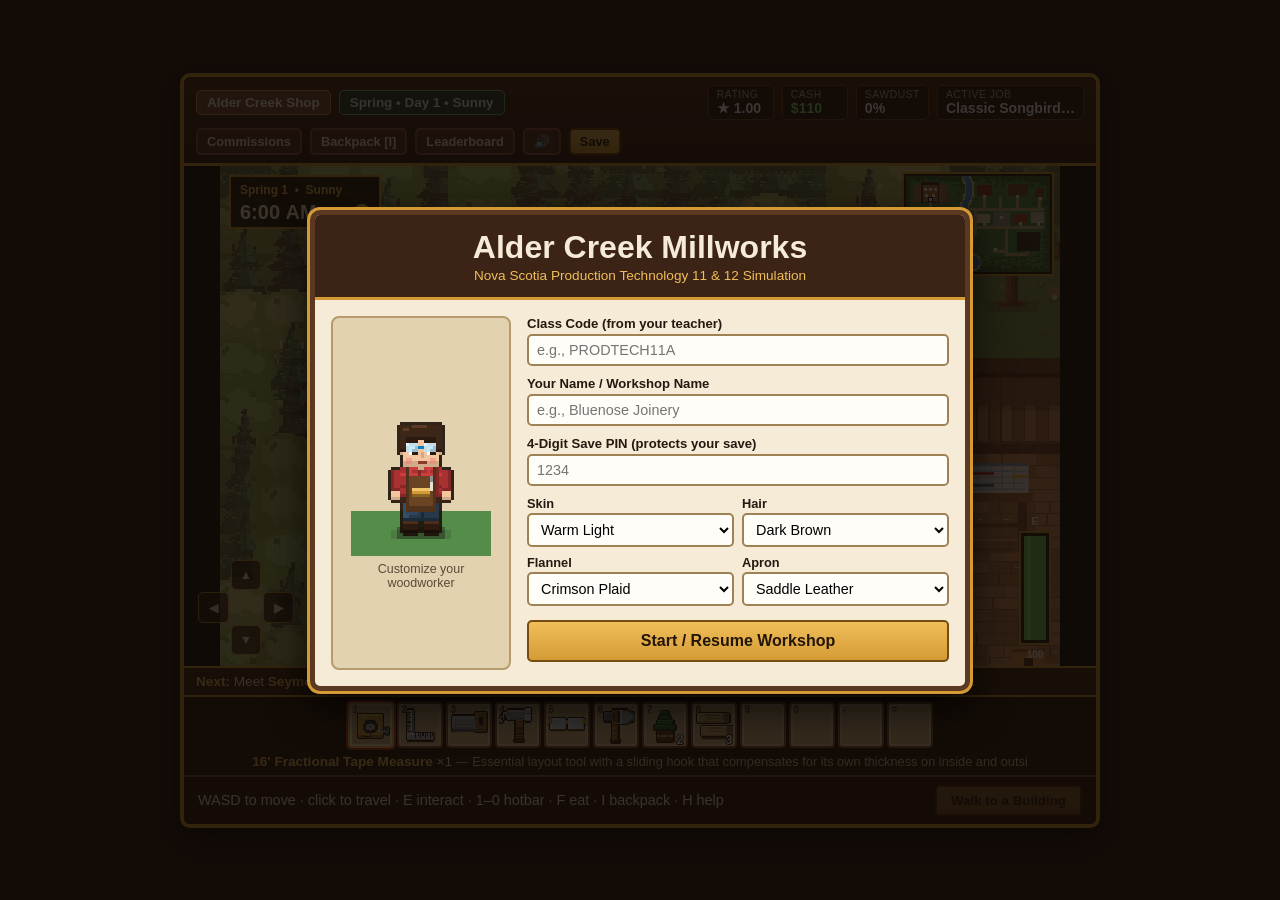
==== index.html @ f8a505db "Add files via upload" ====
<!DOCTYPE html>
<html lang="en">
<head>
  <meta charset="UTF-8" />
  <meta name="viewport" content="width=device-width, initial-scale=1.0" />
  <title>Alder Creek Millworks — Production Tech 11 & 12</title>
  <link rel="stylesheet" href="style.css?v=21" />
</head>
<body>
  <div id="app-shell">
    <!-- Top HUD -->
    <header id="top-hud">
      <div class="hud-group">
        <span class="badge badge-wood" id="hud-shop-name">Alder Creek Shop</span>
        <span class="badge badge-season" id="hud-season">Spring • Day 1 • Sunny</span>
      </div>
      <div class="hud-group">
        <div class="hud-stat" title="Shop Reputation Rating">
          <span class="stat-label">Rating</span>
          <span class="stat-val" id="hud-stars">★ 1.00</span>
        </div>
        <div class="hud-stat" title="Available Business Cash">
          <span class="stat-label">Cash</span>
          <span class="stat-val cash-val" id="hud-cash">$110</span>
        </div>
        <div class="hud-stat" title="Sawdust Fire Hazard Level">
          <span class="stat-label">Sawdust</span>
          <span class="stat-val" id="hud-sawdust">0%</span>
        </div>
        <div class="hud-stat" title="Active Customer Commission">
          <span class="stat-label">Active Job</span>
          <span class="stat-val" id="hud-job">Songbird House</span>
        </div>
      </div>
      <div class="hud-group hud-actions">
        <button class="btn-wood btn-sm" id="btn-story">Commissions</button>
        <button class="btn-wood btn-sm" id="btn-inventory">Backpack [I]</button>
        <button class="btn-wood btn-sm" id="btn-leaderboard">Leaderboard</button>
        <button class="btn-wood btn-sm" id="btn-sound" title="Sound on / off">🔊</button>
        <button class="btn-brass btn-sm" id="btn-save">Save</button>
      </div>
    </header>

    <!-- Main Game Viewport -->
    <main id="viewport-wrap">
      <canvas id="game-canvas" width="840" height="500" tabindex="0"></canvas>

      <!-- Compact On-Screen D-Pad (Bottom-Left Backup) -->
      <div id="dpad-controls" aria-label="Movement Controls">
        <button type="button" class="dpad-btn dpad-up" data-dir="up" aria-label="Move Up">▲</button>
        <button type="button" class="dpad-btn dpad-left" data-dir="left" aria-label="Move Left">◀</button>
        <button type="button" class="dpad-btn dpad-down" data-dir="down" aria-label="Move Down">▼</button>
        <button type="button" class="dpad-btn dpad-right" data-dir="right" aria-label="Move Right">▶</button>
      </div>

      <!-- Current objective (tutorial / story) -->
      <div id="objective-bar" class="hidden"></div>

      <!-- Plant bar: pick a sapling, then click any open grass -->
      <div id="hotbar-wrap"><div id="hotbar" aria-label="Hotbar"></div><div id="info-bar"></div></div>

      <!-- Bottom Interaction Prompt -->
      <div id="interaction-banner">
        <span id="station-hint">Walk with WASD / Arrow Keys, use the D-Pad, or click anywhere to move.</span>
        <button class="btn-brass" id="btn-interact" disabled>Walk to a Building</button>
      </div>
    </main>

    <!-- Toast Notifications -->
    <div id="toast-container"></div>

    <!-- Reusable Modal Dialog -->
    <div id="modal-overlay" class="hidden">
      <div id="modal-box" class="timber-panel">
        <div class="modal-header">
          <h2 id="modal-title">Station</h2>
          <button class="btn-close" id="modal-close" aria-label="Close">✕</button>
        </div>
        <div id="modal-body"></div>
      </div>
    </div>

    <!-- Start / Character Creator & Class Login Modal -->
    <div id="creator-modal">
      <div class="timber-panel creator-panel">
        <div class="creator-header">
          <h1>Alder Creek Millworks</h1>
          <p class="subtitle">Nova Scotia Production Technology 11 & 12 Simulation</p>
        </div>

        <div class="creator-grid">
          <div class="creator-preview-col">
            <canvas id="preview-canvas" width="140" height="160"></canvas>
            <p class="hint-text">Customize your woodworker</p>
          </div>

          <div class="creator-form-col">
            <div class="form-row">
              <label for="input-class-code">Class Code (from your teacher)</label>
              <input type="text" id="input-class-code" placeholder="e.g., PRODTECH11A" maxlength="20" />
            </div>
            <div class="form-row">
              <label for="input-shop-name">Your Name / Workshop Name</label>
              <input type="text" id="input-shop-name" placeholder="e.g., Bluenose Joinery" maxlength="24" />
            </div>
            <div class="form-row">
              <label for="input-pin">4-Digit Save PIN (protects your save)</label>
              <input type="password" id="input-pin" placeholder="1234" maxlength="4" />
            </div>

            <div class="appearance-controls">
              <div class="pick-group">
                <span>Skin</span>
                <select id="pick-skin">
                  <option value="#f3c69f">Warm Light</option>
                  <option value="#e0a97c">Tan</option>
                  <option value="#b97a56">Medium Brown</option>
                  <option value="#7a4b32">Deep Brown</option>
                  <option value="#f7d7c4">Fair</option>
                </select>
              </div>
              <div class="pick-group">
                <span>Hair</span>
                <select id="pick-hair">
                  <option value="#3b2618">Dark Brown</option>
                  <option value="#1c1c1e">Black</option>
                  <option value="#8c4a27">Auburn</option>
                  <option value="#d4a74a">Blonde</option>
                  <option value="#6e737b">Slate</option>
                </select>
              </div>
              <div class="pick-group">
                <span>Flannel</span>
                <select id="pick-shirt">
                  <option value="#a83232">Crimson Plaid</option>
                  <option value="#2e5e4e">Forest Green</option>
                  <option value="#2b4c7e">Harbor Blue</option>
                  <option value="#b5651d">Amber Ochre</option>
                </select>
              </div>
              <div class="pick-group">
                <span>Apron</span>
                <select id="pick-apron">
                  <option value="#6b4423">Saddle Leather</option>
                  <option value="#3d4852">Waxed Canvas</option>
                  <option value="#8a6d3b">Tan Duck</option>
                </select>
              </div>
            </div>

            <div class="creator-buttons">
              <button class="btn-brass btn-lg" id="btn-start-new">Start / Resume Workshop</button>
            </div>
            <p id="login-status" class="status-note"></p>
          </div>
        </div>
      </div>
    </div>
  </div>

  <!-- Modular Scripts in Dependency Order -->
  <script src="data-workshop.js?v=21"></script>
  <script src="data-tools.js?v=21"></script>
  <script src="data-lumber.js?v=21"></script>
  <script src="data-projects.js?v=21"></script>
  <script src="data-questions.js?v=21"></script>
  <script src="data-safety.js?v=21"></script>
  <script src="data-repairs.js?v=21"></script>
  <script src="data-story.js?v=21"></script>
  <script src="art-sprites.js?v=21"></script>
  <script src="art-diagrams.js?v=21"></script>
  <script src="minigames.js?v=21"></script>
  <script src="drafting.js?v=21"></script>
  <script src="art-safety.js?v=21"></script>
  <script src="safety.js?v=21"></script>
  <script src="measure.js?v=21"></script>
  <script src="story.js?v=21"></script>
  <script src="data-npcs.js?v=21"></script>
  <script src="data-foods.js?v=21"></script>
  <script src="data-interiors.js?v=21"></script>
  <script src="data-measure.js?v=21"></script>
  <script src="audio.js?v=21"></script>
  <script src="world-map.js?v=21"></script>
  <script src="art-buildings.js?v=21"></script>
  <script src="art-icons.js?v=21"></script>
  <script src="art-world.js?v=21"></script>
  <script src="art-interiors.js?v=21"></script>
  <script src="world.js?v=21"></script>
  <script src="cloud-sync.js?v=21"></script>
  <script src="main.js?v=21"></script>
</body>
</html>
---- style.css ----
:root {
  --bg-dark: #231710;
  --wood-dark: #3b2416;
  --wood-mid: #5a3822;
  --wood-light: #7c5032;
  --parchment: #f5ebd6;
  --parchment-dark: #e3d2b0;
  --brass: #d49b35;
  --brass-bright: #f0be59;
  --ink: #241811;
  --green: #3c7a47;
  --red: #b5382a;
}

* {
  box-sizing: border-box;
  margin: 0;
  padding: 0;
  user-select: none;
}

input,
select,
textarea {
  user-select: text;
  -webkit-user-select: text;
}

body {
  background: var(--bg-dark);
  color: var(--ink);
  font-family: "Trebuchet MS", "Segoe UI", sans-serif;
  display: flex;
  justify-content: center;
  align-items: center;
  min-height: 100vh;
  overflow-x: hidden;
}

#app-shell {
  width: 100%;
  max-width: 920px;
  background: var(--wood-dark);
  border: 4px solid var(--brass);
  border-radius: 10px;
  box-shadow: 0 12px 32px rgba(0, 0, 0, 0.65);
  overflow: hidden;
  position: relative;
}

/* HUD */
#top-hud {
  background: linear-gradient(180deg, #4b2e1b 0%, #341e11 100%);
  border-bottom: 3px solid var(--brass);
  padding: 8px 12px;
  display: flex;
  flex-wrap: wrap;
  justify-content: space-between;
  align-items: center;
  gap: 8px;
  color: var(--parchment);
}

.hud-group {
  display: flex;
  align-items: center;
  gap: 8px;
  flex-wrap: wrap;
}

.badge {
  padding: 4px 10px;
  border-radius: 5px;
  font-weight: bold;
  font-size: 0.84rem;
}

.badge-wood {
  background: var(--wood-light);
  border: 1px solid var(--brass);
  color: #fff8e7;
}

.badge-season {
  background: #283f32;
  border: 1px solid #74b887;
  color: #e2f8e9;
}

.hud-stat {
  background: rgba(20, 12, 7, 0.55);
  border: 1px solid #6e472b;
  border-radius: 5px;
  padding: 3px 8px;
  display: flex;
  flex-direction: column;
  min-width: 66px;
}

.stat-label {
  font-size: 0.65rem;
  text-transform: uppercase;
  color: #cbb592;
  letter-spacing: 0.5px;
}

.stat-val {
  font-size: 0.88rem;
  font-weight: bold;
  color: #fff;
}

.cash-val {
  color: #8ce08a;
}

/* Canvas Viewport */
#viewport-wrap {
  position: relative;
  background: #1b120c;
  display: flex;
  flex-direction: column;
  align-items: center;
}

#game-canvas {
  width: 100%;
  max-width: 840px;
  height: auto;
  aspect-ratio: 840 / 500;
  image-rendering: pixelated;
  cursor: pointer;
  display: block;
}

#game-canvas:focus {
  outline: none;
}

/* Compact On-Screen D-Pad */
#dpad-controls {
  position: absolute;
  left: 14px;
  bottom: 168px;
  width: 96px;
  height: 96px;
  display: grid;
  grid-template-columns: repeat(3, 1fr);
  grid-template-rows: repeat(3, 1fr);
  gap: 2px;
  z-index: 15;
  opacity: 0.82;
}

#dpad-controls:hover {
  opacity: 1;
}

.dpad-btn {
  background: rgba(44, 26, 16, 0.88);
  color: #fef3c7;
  border: 1.5px solid var(--brass);
  border-radius: 5px;
  font-size: 0.78rem;
  padding: 0;
  display: flex;
  align-items: center;
  justify-content: center;
  touch-action: none;
}

.dpad-btn:active,
.dpad-btn.pressed {
  background: var(--brass);
  color: #241509;
}

/* On narrow screens the banner below the canvas wraps to two lines; lift the D-pad so it doesn't overlap it. */
@media (max-width: 600px) {
  #dpad-controls { bottom: 200px; }
}

.dpad-up { grid-column: 2; grid-row: 1; }
.dpad-left { grid-column: 1; grid-row: 2; }
.dpad-down { grid-column: 2; grid-row: 3; }
.dpad-right { grid-column: 3; grid-row: 2; }

#interaction-banner {
  width: 100%;
  background: #2c1a10;
  border-top: 2px solid var(--wood-light);
  padding: 8px 14px;
  display: flex;
  justify-content: space-between;
  align-items: center;
  color: var(--parchment);
  font-size: 0.9rem;
}

/* Buttons */
button {
  cursor: pointer;
  font-family: inherit;
  font-weight: bold;
  border-radius: 5px;
  transition: transform 0.08s ease, filter 0.12s ease;
}

button:active:not(:disabled) {
  transform: translateY(1px);
}

button:disabled {
  opacity: 0.45;
  cursor: not-allowed;
}

.btn-wood {
  background: var(--wood-mid);
  color: var(--parchment);
  border: 2px solid #8a5c3c;
  padding: 6px 12px;
}

.btn-wood:hover:not(:disabled) {
  background: var(--wood-light);
}

.btn-brass {
  background: linear-gradient(180deg, var(--brass-bright), var(--brass));
  color: #241509;
  border: 2px solid #754c11;
  padding: 6px 14px;
}

.btn-brass:hover:not(:disabled) {
  filter: brightness(1.08);
}

.btn-green {
  background: var(--green);
  color: #fff;
  border: 2px solid #244d2b;
  padding: 6px 12px;
}

.btn-red {
  background: var(--red);
  color: #fff;
  border: 2px solid #6e1d14;
  padding: 6px 12px;
}

.btn-sm {
  padding: 4px 9px;
  font-size: 0.8rem;
}

.btn-lg {
  padding: 10px 20px;
  font-size: 1rem;
  width: 100%;
}

/* Modals */
#modal-overlay,
#creator-modal {
  position: fixed;
  inset: 0;
  background: rgba(15, 9, 5, 0.82);
  display: flex;
  justify-content: center;
  align-items: center;
  padding: 14px;
  z-index: 50;
}

.hidden {
  display: none !important;
}

.timber-panel {
  background: var(--parchment);
  border: 5px solid var(--wood-mid);
  box-shadow: 0 0 0 3px var(--brass), 0 16px 40px rgba(0, 0, 0, 0.75);
  border-radius: 10px;
  width: 100%;
  max-width: 800px;
  max-height: 88vh;
  display: flex;
  flex-direction: column;
  overflow: hidden;
}

.modal-header {
  background: var(--wood-dark);
  color: var(--parchment);
  padding: 10px 16px;
  border-bottom: 3px solid var(--brass);
  display: flex;
  justify-content: space-between;
  align-items: center;
}

.modal-header h2 {
  font-size: 1.15rem;
}

.btn-close {
  background: var(--red);
  color: #fff;
  border: 1px solid #fff;
  width: 28px;
  height: 28px;
  border-radius: 4px;
}

#modal-body {
  padding: 16px;
  overflow-y: auto;
  line-height: 1.45;
}

.npc-banner {
  background: #fff7e6;
  border: 2px solid #d49b35;
  border-radius: 8px;
  padding: 10px 12px;
  margin-bottom: 12px;
  display: flex;
  justify-content: space-between;
  align-items: center;
  flex-wrap: wrap;
  gap: 8px;
}

/* Cards & Grids inside Modals */
.card-grid {
  display: grid;
  grid-template-columns: repeat(auto-fill, minmax(225px, 1fr));
  gap: 10px;
  margin-top: 10px;
}

.item-card {
  background: #fffaf0;
  border: 2px solid #c4ab7e;
  border-radius: 7px;
  padding: 10px;
  display: flex;
  flex-direction: column;
  justify-content: space-between;
  gap: 6px;
}

.item-card.owned {
  border-color: var(--green);
  background: #f1faee;
}

.item-card.locked {
  opacity: 0.65;
  background: #e6dcc8;
}

.item-title {
  font-weight: bold;
  font-size: 0.95rem;
  color: var(--wood-dark);
}

.item-meta {
  font-size: 0.8rem;
  color: #5c4938;
}

.tag {
  display: inline-block;
  font-size: 0.72rem;
  font-weight: bold;
  padding: 2px 6px;
  border-radius: 4px;
  background: var(--parchment-dark);
  border: 1px solid #b59b6d;
}

/* Minigame & Quiz Elements */
.diagram-box {
  background: #fff;
  border: 2px solid var(--wood-mid);
  border-radius: 8px;
  padding: 8px;
  margin: 10px 0;
  display: flex;
  justify-content: center;
}

.quiz-options {
  display: flex;
  flex-direction: column;
  gap: 8px;
  margin-top: 10px;
}

.quiz-opt-btn {
  text-align: left;
  background: #fffdf7;
  border: 2px solid #b89f74;
  padding: 10px 12px;
  color: var(--ink);
  font-size: 0.92rem;
}

.quiz-opt-btn:hover {
  background: #f7e8c8;
  border-color: var(--wood-dark);
}

.tape-controls {
  display: flex;
  flex-wrap: wrap;
  gap: 8px;
  align-items: center;
  justify-content: center;
  margin: 10px 0;
}

.workflow-steps {
  display: flex;
  flex-wrap: wrap;
  gap: 6px;
  margin: 10px 0;
}

.step-pill {
  padding: 5px 10px;
  border-radius: 14px;
  font-size: 0.82rem;
  font-weight: bold;
  background: var(--parchment-dark);
  border: 1px solid #9e8256;
}

.step-pill.done {
  background: var(--green);
  color: #fff;
  border-color: #214a28;
}

/* Character Creator */
.creator-panel {
  max-width: 660px;
}

.creator-header {
  background: var(--wood-dark);
  color: var(--parchment);
  padding: 14px 18px;
  border-bottom: 3px solid var(--brass);
  text-align: center;
}

.subtitle {
  font-size: 0.85rem;
  color: var(--brass-bright);
  margin-top: 2px;
}

.creator-grid {
  display: grid;
  grid-template-columns: 180px 1fr;
  gap: 16px;
  padding: 16px;
}

@media (max-width: 600px) {
  .creator-grid {
    grid-template-columns: 1fr;
  }
}

.creator-preview-col {
  background: var(--parchment-dark);
  border: 2px solid #b59b6d;
  border-radius: 8px;
  display: flex;
  flex-direction: column;
  align-items: center;
  justify-content: center;
  padding: 10px;
}

#preview-canvas {
  image-rendering: pixelated;
}

.hint-text {
  font-size: 0.78rem;
  color: #5c4938;
  margin-top: 6px;
  text-align: center;
}

.form-row {
  margin-bottom: 10px;
  display: flex;
  flex-direction: column;
  gap: 3px;
}

.form-row label {
  font-size: 0.82rem;
  font-weight: bold;
}

.form-row input,
.pick-group select {
  padding: 6px 8px;
  border: 2px solid #9e8256;
  border-radius: 5px;
  background: #fffdf8;
  font-size: 0.9rem;
}

.appearance-controls {
  display: grid;
  grid-template-columns: 1fr 1fr;
  gap: 8px;
  margin: 10px 0 14px;
}

.pick-group {
  display: flex;
  flex-direction: column;
  font-size: 0.8rem;
  font-weight: bold;
  gap: 2px;
}

.status-note {
  font-size: 0.8rem;
  color: var(--wood-dark);
  margin-top: 8px;
  text-align: center;
}

/* Tables (Leaderboard / Cut List) */
table.shop-table {
  width: 100%;
  border-collapse: collapse;
  margin-top: 8px;
  font-size: 0.88rem;
}

table.shop-table th,
table.shop-table td {
  border: 1px solid #bfa67a;
  padding: 6px 8px;
  text-align: left;
}

table.shop-table th {
  background: var(--wood-mid);
  color: var(--parchment);
}

/* Toasts */
#toast-container {
  position: fixed;
  top: 12px;
  right: 12px;
  display: flex;
  flex-direction: column;
  gap: 6px;
  z-index: 100; /* must sit above #modal-overlay / #creator-modal (z-index 50) */
  pointer-events: none;
  max-width: min(360px, calc(100vw - 24px));
}

.toast {
  background: var(--wood-dark);
  color: #fff;
  border: 2px solid var(--brass);
  padding: 8px 12px;
  border-radius: 6px;
  font-size: 0.85rem;
  box-shadow: 0 4px 12px rgba(0, 0, 0, 0.45);
  animation: fadeSlide 0.2s ease;
}

.toast.good {
  border-color: #7ae582;
}

.toast.bad {
  border-color: #ff6b6b;
}

@keyframes fadeSlide {
  from { opacity: 0; transform: translateX(12px); }
  to { opacity: 1; transform: translateX(0); }
}

/* Plant bar (sapling selector under the map) */
#plant-bar {
  width: 100%;
  background: #1f3a2a;
  border-top: 2px solid #3c7a47;
  padding: 6px 12px;
  display: flex;
  flex-wrap: wrap;
  align-items: center;
  gap: 6px;
  color: #d6f2d8;
  font-size: 0.82rem;
}
.plant-label { font-weight: bold; color: #9fe0a4; margin-right: 4px; }
.plant-empty { color: #b9d9bd; font-style: italic; }
.plant-tip { margin-left: auto; color: #9bc4a0; font-size: 0.72rem; }
.plant-chip {
  background: #2f5a3d;
  color: #eaffec;
  border: 2px solid #4f9a5c;
  padding: 3px 9px;
  font-size: 0.8rem;
}
.plant-chip:hover { background: #3a704a; }
.plant-chip.active { background: #f0be59; color: #241509; border-color: #754c11; }
#interaction-banner { gap: 10px; }
#station-hint { flex: 1; }

/* Objective bar */
#objective-bar {
  width: 100%;
  background: #3b2a12;
  border-top: 2px solid #d49b35;
  color: #ffe9b0;
  padding: 6px 12px;
  font-size: 0.85rem;
}
#objective-bar strong { color: #f0be59; }

/* NPC dialogue */
.npc-dialog { display: flex; gap: 14px; align-items: flex-start; }
.npc-portrait { background: #d7c49c; border: 3px solid #8a5c3c; border-radius: 8px; padding: 4px; flex: none; }
.npc-portrait canvas { image-rendering: pixelated; display: block; }
.speech { background: #fffaf0; border: 2px solid #c4ab7e; border-radius: 10px; padding: 10px 12px; flex: 1; line-height: 1.5; }
.hearts { font-size: 1.1rem; letter-spacing: 2px; color: #d6405a; }
.hearts .empty { color: #c9b9a0; }
.dialog-actions { display: flex; flex-wrap: wrap; gap: 8px; margin-top: 12px; }
.tut-box { background: #eef7e8; border: 2px solid #7fb069; border-radius: 8px; padding: 10px 12px; margin: 8px 0; }
.tut-row { display: flex; gap: 10px; align-items: flex-start; margin: 6px 0; }
.tut-ico { font-size: 1.3rem; width: 28px; text-align: center; flex: none; }
.job-slot { border-left: 5px solid #d49b35; }
.energy-note { font-size: 0.78rem; color: #5c4938; }

/* Hotbar + info bar */
#hotbar-wrap { width: 100%; background: #2a1c10; border-top: 2px solid #d49b35; }
#hotbar { display: flex; justify-content: center; gap: 3px; padding: 5px 6px 3px; }
.slot { position: relative; width: 46px; height: 46px; flex: none; background: #d9c08a; border: 2px solid #8a5c3c; border-radius: 4px; box-shadow: inset 0 0 0 2px #ecd9a8; cursor: pointer; padding: 0; }
.slot:hover { background: #e6cf9c; }
.slot.sel { border-color: #f0be59; box-shadow: inset 0 0 0 2px #fff0b8, 0 0 0 2px #c0392b; z-index: 1; }
.slot.held { opacity: 0.55; }
.slot canvas { position: absolute; left: 2px; top: 2px; width: 38px; height: 38px; image-rendering: pixelated; pointer-events: none; }
.slot .num { position: absolute; left: 3px; top: 0; font: bold 10px "Trebuchet MS", sans-serif; color: #6b4423; pointer-events: none; }
.slot.sel .num { color: #c0392b; }
.slot .qty { position: absolute; right: 2px; bottom: -1px; font: bold 12px "Trebuchet MS", sans-serif; color: #fff; pointer-events: none;
  text-shadow: 1px 0 #2b1d12, -1px 0 #2b1d12, 0 1px #2b1d12, 0 -1px #2b1d12; }
#info-bar { min-height: 24px; padding: 3px 12px 5px; color: #ffe9b0; font-size: 0.85rem; text-align: center; }
#info-bar strong { color: #f0be59; }
.inv-grid { display: grid; grid-template-columns: repeat(12, 48px); gap: 3px; justify-content: center; padding: 8px; background: #2a1c10; border-radius: 8px; }
.inv-grid .slot { width: 48px; height: 48px; }
.inv-grid .slot canvas { width: 40px; height: 40px; }
.inv-info { margin-top: 8px; padding: 8px 12px; background: #3b2a12; color: #ffe9b0; border-radius: 6px; min-height: 64px; }
.inv-info strong { color: #f0be59; }
.inv-tabs { display: flex; gap: 6px; margin-bottom: 8px; }
.inv-tabs button.active { background: #f0be59; color: #241509; }
.keycap { display: inline-block; min-width: 22px; padding: 1px 6px; margin: 0 2px; border: 2px solid #8a5c3c; border-bottom-width: 4px; border-radius: 5px; background: #f6ecd0; font: bold 12px "Trebuchet MS", sans-serif; text-align: center; }
.ctl-table td { padding: 5px 8px; vertical-align: middle; }
@media (max-width: 760px) { .inv-grid { grid-template-columns: repeat(6, 48px); } .slot { width: 36px; height: 36px; } .slot canvas { width: 28px; height: 28px; } }
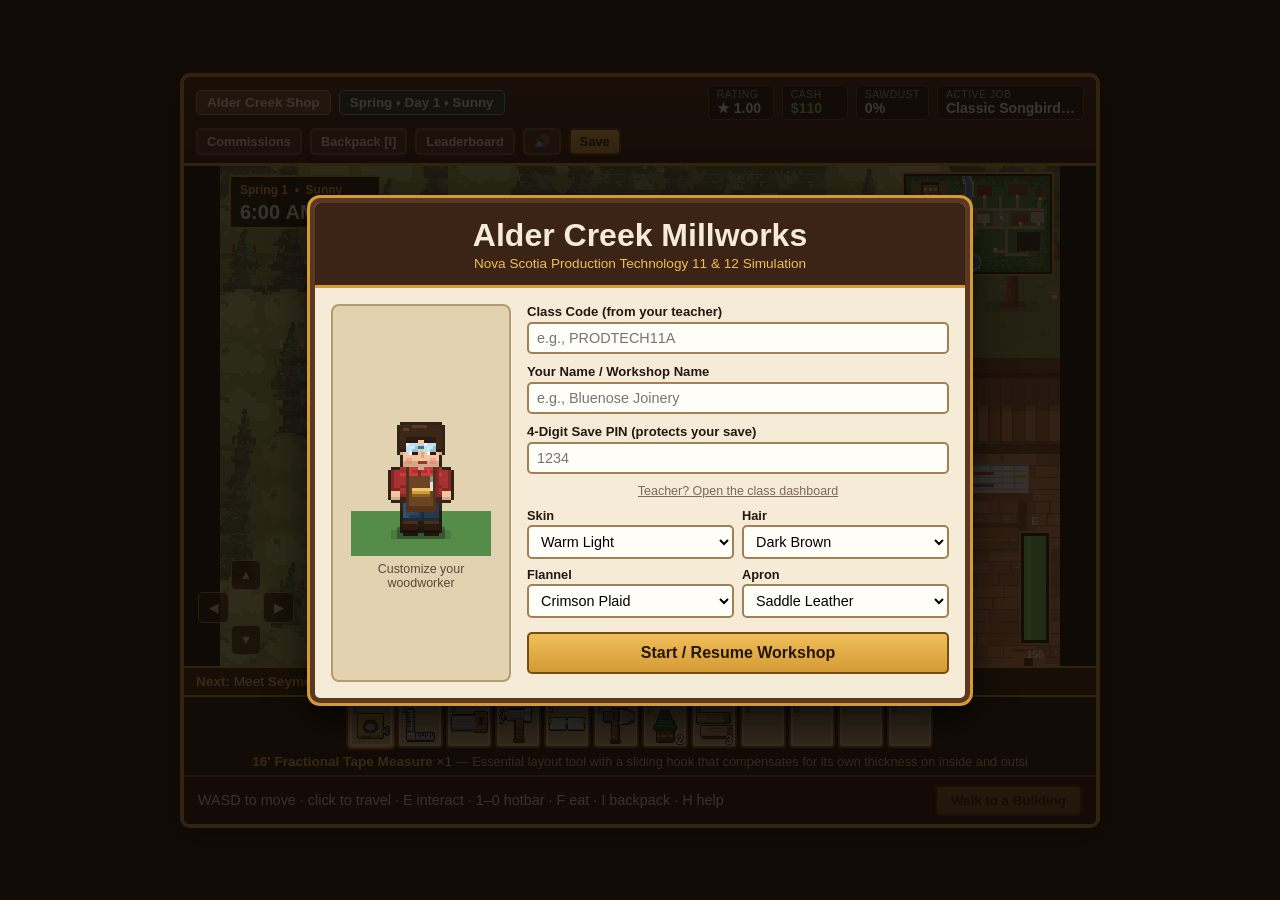
==== commit 23c52029: "Add files via upload" ====
--- a/index.html
+++ b/index.html
@@ -4,7 +4,7 @@
   <meta charset="UTF-8" />
   <meta name="viewport" content="width=device-width, initial-scale=1.0" />
   <title>Alder Creek Millworks — Production Tech 11 & 12</title>
-  <link rel="stylesheet" href="style.css?v=21" />
+  <link rel="stylesheet" href="style.css?v=27" />
 </head>
 <body>
   <div id="app-shell">
@@ -108,6 +108,8 @@
               <input type="password" id="input-pin" placeholder="1234" maxlength="4" />
             </div>
 
+            <p class="hint-text" style="margin:2px 0 8px"><a href="teacher.html" style="color:inherit;opacity:.8">Teacher? Open the class dashboard</a></p>
+
             <div class="appearance-controls">
               <div class="pick-group">
                 <span>Skin</span>
@@ -159,34 +161,36 @@
   </div>
 
   <!-- Modular Scripts in Dependency Order -->
-  <script src="data-workshop.js?v=21"></script>
-  <script src="data-tools.js?v=21"></script>
-  <script src="data-lumber.js?v=21"></script>
-  <script src="data-projects.js?v=21"></script>
-  <script src="data-questions.js?v=21"></script>
-  <script src="data-safety.js?v=21"></script>
-  <script src="data-repairs.js?v=21"></script>
-  <script src="data-story.js?v=21"></script>
-  <script src="art-sprites.js?v=21"></script>
-  <script src="art-diagrams.js?v=21"></script>
-  <script src="minigames.js?v=21"></script>
-  <script src="drafting.js?v=21"></script>
-  <script src="art-safety.js?v=21"></script>
-  <script src="safety.js?v=21"></script>
-  <script src="measure.js?v=21"></script>
-  <script src="story.js?v=21"></script>
-  <script src="data-npcs.js?v=21"></script>
-  <script src="data-foods.js?v=21"></script>
-  <script src="data-interiors.js?v=21"></script>
-  <script src="data-measure.js?v=21"></script>
-  <script src="audio.js?v=21"></script>
-  <script src="world-map.js?v=21"></script>
-  <script src="art-buildings.js?v=21"></script>
-  <script src="art-icons.js?v=21"></script>
-  <script src="art-world.js?v=21"></script>
-  <script src="art-interiors.js?v=21"></script>
-  <script src="world.js?v=21"></script>
-  <script src="cloud-sync.js?v=21"></script>
-  <script src="main.js?v=21"></script>
+  <script src="data-workshop.js?v=27"></script>
+  <script src="data-tools.js?v=27"></script>
+  <script src="data-lumber.js?v=27"></script>
+  <script src="data-projects.js?v=27"></script>
+  <script src="data-questions.js?v=27"></script>
+  <script src="data-safety.js?v=27"></script>
+  <script src="data-repairs.js?v=27"></script>
+  <script src="data-story.js?v=27"></script>
+  <script src="art-sprites.js?v=27"></script>
+  <script src="art-diagrams.js?v=27"></script>
+  <script src="minigames.js?v=27"></script>
+  <script src="drafting.js?v=27"></script>
+  <script src="art-safety.js?v=27"></script>
+  <script src="safety.js?v=27"></script>
+  <script src="measure.js?v=27"></script>
+  <script src="story.js?v=27"></script>
+  <script src="data-npcs.js?v=27"></script>
+  <script src="data-foods.js?v=27"></script>
+  <script src="data-interiors.js?v=27"></script>
+  <script src="data-measure.js?v=27"></script>
+  <script src="audio.js?v=27"></script>
+  <script src="world-map.js?v=27"></script>
+  <script src="art-buildings.js?v=27"></script>
+  <script src="art-icons.js?v=27"></script>
+  <script src="art-critters.js?v=27"></script>
+  <script src="art-world.js?v=27"></script>
+  <script src="art-interiors.js?v=27"></script>
+  <script src="world.js?v=27"></script>
+  <script src="cloud-sync.js?v=27"></script>
+  <script src="calculator.js?v=27"></script>
+  <script src="main.js?v=27"></script>
 </body>
 </html>
--- a/style.css
+++ b/style.css
@@ -671,10 +671,30 @@
 .inv-grid { display: grid; grid-template-columns: repeat(12, 48px); gap: 3px; justify-content: center; padding: 8px; background: #2a1c10; border-radius: 8px; }
 .inv-grid .slot { width: 48px; height: 48px; }
 .inv-grid .slot canvas { width: 40px; height: 40px; }
-.inv-info { margin-top: 8px; padding: 8px 12px; background: #3b2a12; color: #ffe9b0; border-radius: 6px; min-height: 64px; }
+.inv-info { margin-top: 8px; padding: 8px 12px; background: #3b2a12; color: #ffe9b0; border-radius: 6px; height: 132px; overflow-y: auto; box-sizing: border-box; }
+#blackout { position: fixed; inset: 0; background: #000; opacity: 0; pointer-events: none; z-index: 400; transition: opacity 1s ease; display: flex; align-items: center; justify-content: center; color: #d9c08a; font-size: 1.3rem; text-align: center; padding: 20px; }
+#blackout.on { opacity: 1; pointer-events: auto; }
 .inv-info strong { color: #f0be59; }
 .inv-tabs { display: flex; gap: 6px; margin-bottom: 8px; }
 .inv-tabs button.active { background: #f0be59; color: #241509; }
 .keycap { display: inline-block; min-width: 22px; padding: 1px 6px; margin: 0 2px; border: 2px solid #8a5c3c; border-bottom-width: 4px; border-radius: 5px; background: #f6ecd0; font: bold 12px "Trebuchet MS", sans-serif; text-align: center; }
 .ctl-table td { padding: 5px 8px; vertical-align: middle; }
 @media (max-width: 760px) { .inv-grid { grid-template-columns: repeat(6, 48px); } .slot { width: 36px; height: 36px; } .slot canvas { width: 28px; height: 28px; } }
+
+/* fraction calculator */
+#calc-toggle { display: none; position: fixed; right: 14px; bottom: 14px; z-index: 210; background: #e8b84a; color: #2b1d10; border: 2px solid #6b4423; border-radius: 8px; padding: 8px 12px; font-weight: 700; cursor: pointer; }
+#calc-toggle.show { display: block; }
+#calc-panel { display: none; position: fixed; right: 14px; bottom: 62px; z-index: 210; width: 250px; background: #3b2a12; color: #ffe9b0; border: 2px solid #d49b35; border-radius: 10px; padding: 10px; box-shadow: 0 8px 24px rgba(0,0,0,.6); }
+#calc-panel.open { display: block; }
+#calc-panel .calc-head { display: flex; justify-content: space-between; align-items: center; margin-bottom: 6px; }
+#calc-panel .calc-x { background: transparent; border: 0; color: #ffe9b0; font-size: 20px; cursor: pointer; }
+#calc-panel .calc-screen { background: #14100a; border-radius: 6px; padding: 6px 8px; text-align: right; min-height: 74px; }
+#calc-panel .calc-expr { font-size: 12px; color: #b9a47a; min-height: 16px; overflow: hidden; white-space: nowrap; }
+#calc-panel .calc-main { font-size: 26px; font-weight: 700; color: #fff3b8; min-height: 34px; overflow: hidden; white-space: nowrap; }
+#calc-panel .calc-dec { font-size: 12px; color: #9fd1a6; min-height: 16px; }
+#calc-panel .calc-keys { display: grid; grid-template-columns: repeat(4, 1fr); gap: 5px; margin-top: 8px; }
+#calc-panel .calc-keys button { padding: 9px 0; font-size: 18px; border-radius: 6px; border: 1px solid #6b4423; background: #5a3d24; color: #ffe9b0; cursor: pointer; }
+#calc-panel .calc-keys button.op { background: #8a5a2c; }
+#calc-panel .calc-keys button.wide { grid-column: span 4; font-size: 14px; }
+#calc-panel .calc-keys button:hover { filter: brightness(1.2); }
+#calc-panel .calc-help { font-size: 11px; color: #b9a47a; margin: 8px 0 0; }
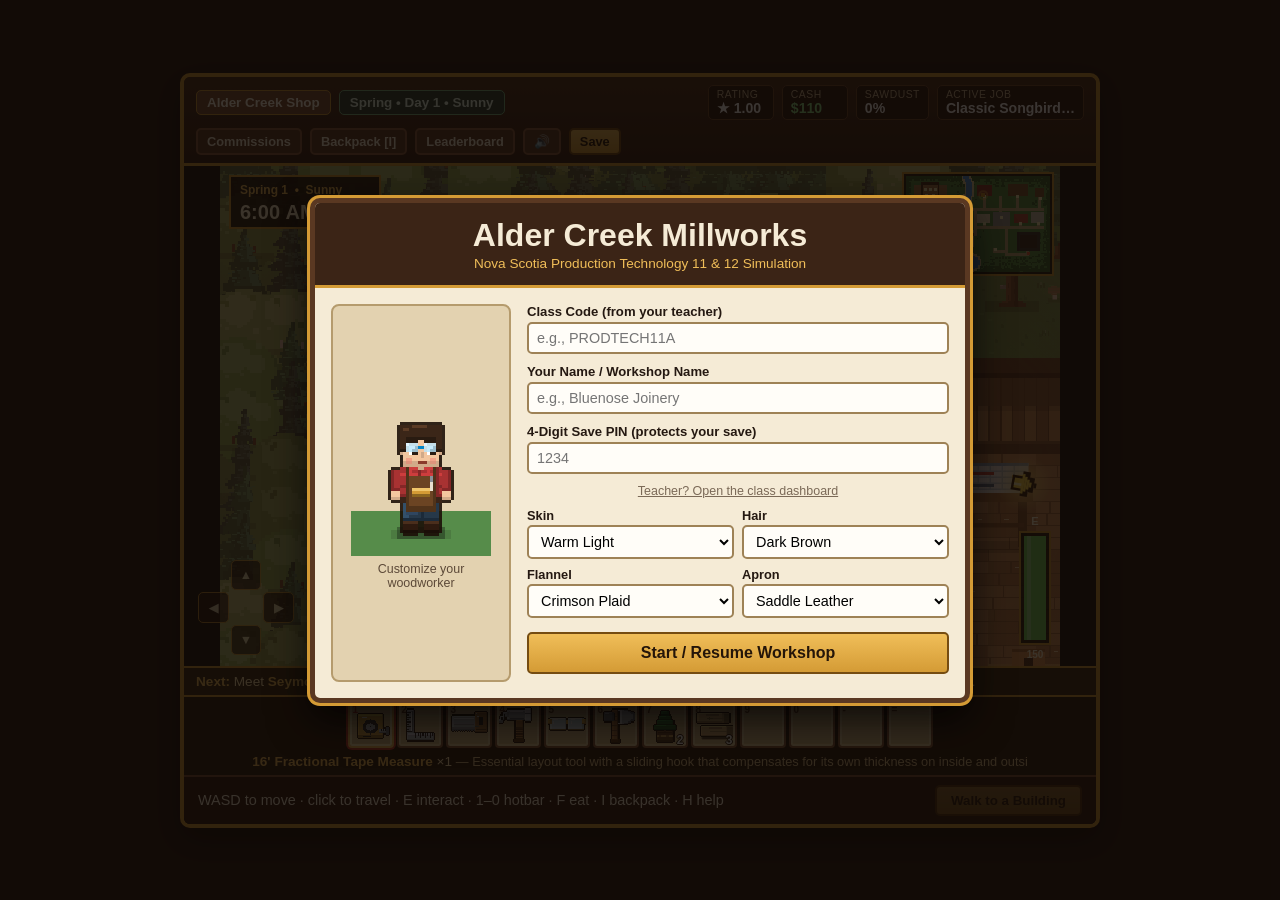
==== commit 30fe7a20: "Add files via upload" ====
--- a/index.html
+++ b/index.html
@@ -4,7 +4,7 @@
   <meta charset="UTF-8" />
   <meta name="viewport" content="width=device-width, initial-scale=1.0" />
   <title>Alder Creek Millworks — Production Tech 11 & 12</title>
-  <link rel="stylesheet" href="style.css?v=27" />
+  <link rel="stylesheet" href="style.css?v=31" />
 </head>
 <body>
   <div id="app-shell">
@@ -161,36 +161,37 @@
   </div>
 
   <!-- Modular Scripts in Dependency Order -->
-  <script src="data-workshop.js?v=27"></script>
-  <script src="data-tools.js?v=27"></script>
-  <script src="data-lumber.js?v=27"></script>
-  <script src="data-projects.js?v=27"></script>
-  <script src="data-questions.js?v=27"></script>
-  <script src="data-safety.js?v=27"></script>
-  <script src="data-repairs.js?v=27"></script>
-  <script src="data-story.js?v=27"></script>
-  <script src="art-sprites.js?v=27"></script>
-  <script src="art-diagrams.js?v=27"></script>
-  <script src="minigames.js?v=27"></script>
-  <script src="drafting.js?v=27"></script>
-  <script src="art-safety.js?v=27"></script>
-  <script src="safety.js?v=27"></script>
-  <script src="measure.js?v=27"></script>
-  <script src="story.js?v=27"></script>
-  <script src="data-npcs.js?v=27"></script>
-  <script src="data-foods.js?v=27"></script>
-  <script src="data-interiors.js?v=27"></script>
-  <script src="data-measure.js?v=27"></script>
-  <script src="audio.js?v=27"></script>
-  <script src="world-map.js?v=27"></script>
-  <script src="art-buildings.js?v=27"></script>
-  <script src="art-icons.js?v=27"></script>
-  <script src="art-critters.js?v=27"></script>
-  <script src="art-world.js?v=27"></script>
-  <script src="art-interiors.js?v=27"></script>
-  <script src="world.js?v=27"></script>
-  <script src="cloud-sync.js?v=27"></script>
-  <script src="calculator.js?v=27"></script>
-  <script src="main.js?v=27"></script>
+  <script src="data-workshop.js?v=31"></script>
+  <script src="data-tools.js?v=31"></script>
+  <script src="data-lumber.js?v=31"></script>
+  <script src="data-projects.js?v=31"></script>
+  <script src="data-questions.js?v=31"></script>
+  <script src="data-safety.js?v=31"></script>
+  <script src="data-repairs.js?v=31"></script>
+  <script src="data-story.js?v=31"></script>
+  <script src="art-sprites.js?v=31"></script>
+  <script src="art-diagrams.js?v=31"></script>
+  <script src="minigames.js?v=31"></script>
+  <script src="drafting.js?v=31"></script>
+  <script src="art-safety.js?v=31"></script>
+  <script src="safety.js?v=31"></script>
+  <script src="measure.js?v=31"></script>
+  <script src="story.js?v=31"></script>
+  <script src="data-npcs.js?v=31"></script>
+  <script src="data-foods.js?v=31"></script>
+  <script src="data-interiors.js?v=31"></script>
+  <script src="data-measure.js?v=31"></script>
+  <script src="audio.js?v=31"></script>
+  <script src="world-map.js?v=31"></script>
+  <script src="art-buildings.js?v=31"></script>
+  <script src="art-icons.js?v=31"></script>
+  <script src="art-critters.js?v=31"></script>
+  <script src="art-world.js?v=31"></script>
+  <script src="art-interiors.js?v=31"></script>
+  <script src="world.js?v=31"></script>
+  <script src="cloud-sync.js?v=31"></script>
+  <script src="ui-reveal.js?v=31"></script>
+  <script src="calculator.js?v=31"></script>
+  <script src="main.js?v=31"></script>
 </body>
 </html>
--- a/style.css
+++ b/style.css
@@ -698,3 +698,10 @@
 #calc-panel .calc-keys button.wide { grid-column: span 4; font-size: 14px; }
 #calc-panel .calc-keys button:hover { filter: brightness(1.2); }
 #calc-panel .calc-help { font-size: 11px; color: #b9a47a; margin: 8px 0 0; }
+
+/* progressive reveal tabs */
+.rv-tabs { display: flex; gap: 6px; margin: 10px 0 8px; flex-wrap: wrap; }
+.rv-tab { background: #5a3d24; color: #ffe9b0; border: 1px solid #6b4423; border-radius: 6px 6px 0 0; padding: 6px 12px; cursor: pointer; font-weight: 600; }
+.rv-tab.on { background: #e8b84a; color: #2b1d10; }
+.rv-n { display: inline-block; min-width: 18px; padding: 0 5px; margin-left: 4px; border-radius: 9px; background: rgba(0,0,0,.25); font-size: .75rem; text-align: center; }
+.rv-pane[hidden] { display: none; }
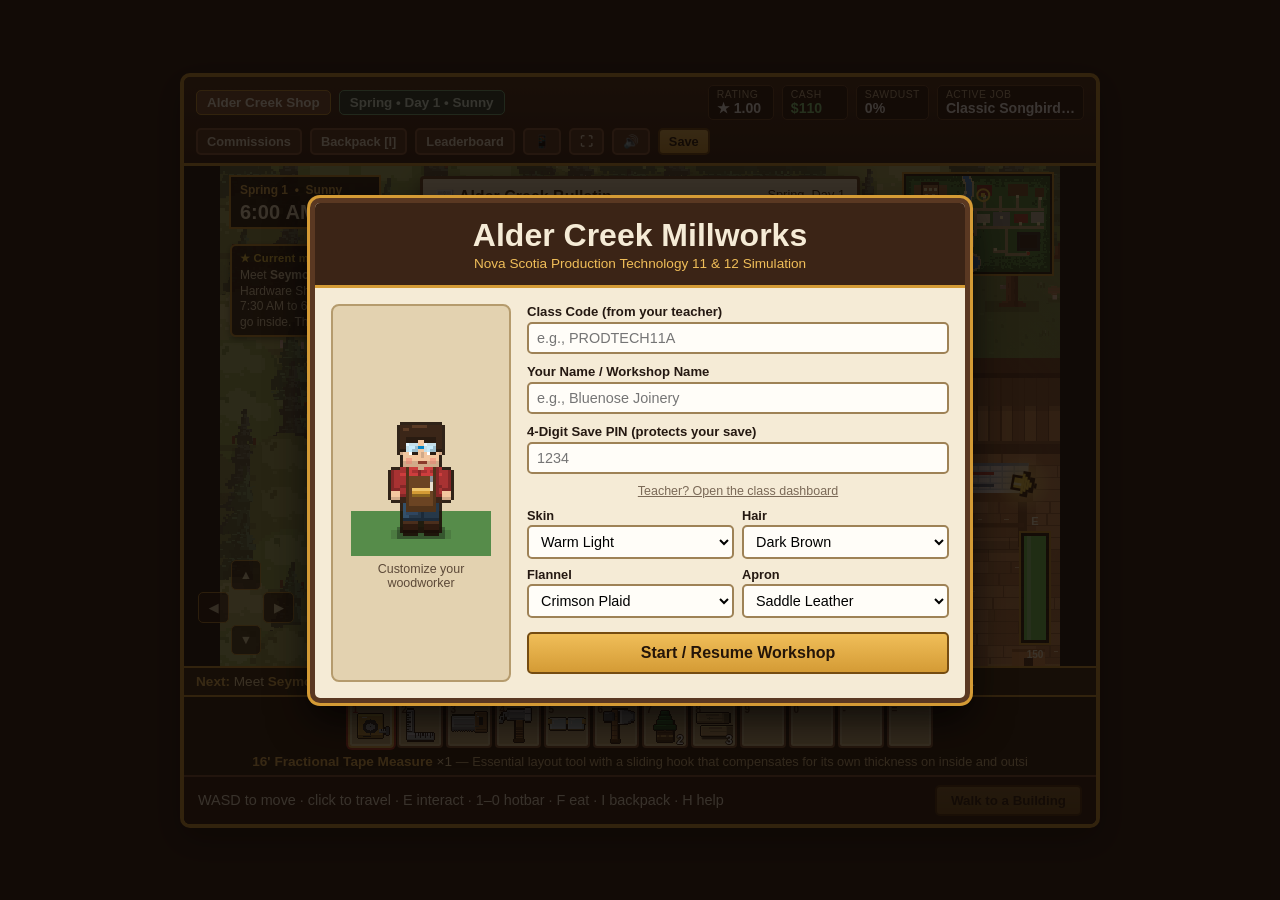
==== commit 8f001d7a: "Add files via upload" ====
--- a/index.html
+++ b/index.html
@@ -4,7 +4,7 @@
   <meta charset="UTF-8" />
   <meta name="viewport" content="width=device-width, initial-scale=1.0" />
   <title>Alder Creek Millworks — Production Tech 11 & 12</title>
-  <link rel="stylesheet" href="style.css?v=31" />
+  <link rel="stylesheet" href="style.css?v=38" />
 </head>
 <body>
   <div id="app-shell">
@@ -161,37 +161,40 @@
   </div>
 
   <!-- Modular Scripts in Dependency Order -->
-  <script src="data-workshop.js?v=31"></script>
-  <script src="data-tools.js?v=31"></script>
-  <script src="data-lumber.js?v=31"></script>
-  <script src="data-projects.js?v=31"></script>
-  <script src="data-questions.js?v=31"></script>
-  <script src="data-safety.js?v=31"></script>
-  <script src="data-repairs.js?v=31"></script>
-  <script src="data-story.js?v=31"></script>
-  <script src="art-sprites.js?v=31"></script>
-  <script src="art-diagrams.js?v=31"></script>
-  <script src="minigames.js?v=31"></script>
-  <script src="drafting.js?v=31"></script>
-  <script src="art-safety.js?v=31"></script>
-  <script src="safety.js?v=31"></script>
-  <script src="measure.js?v=31"></script>
-  <script src="story.js?v=31"></script>
-  <script src="data-npcs.js?v=31"></script>
-  <script src="data-foods.js?v=31"></script>
-  <script src="data-interiors.js?v=31"></script>
-  <script src="data-measure.js?v=31"></script>
-  <script src="audio.js?v=31"></script>
-  <script src="world-map.js?v=31"></script>
-  <script src="art-buildings.js?v=31"></script>
-  <script src="art-icons.js?v=31"></script>
-  <script src="art-critters.js?v=31"></script>
-  <script src="art-world.js?v=31"></script>
-  <script src="art-interiors.js?v=31"></script>
-  <script src="world.js?v=31"></script>
-  <script src="cloud-sync.js?v=31"></script>
-  <script src="ui-reveal.js?v=31"></script>
-  <script src="calculator.js?v=31"></script>
-  <script src="main.js?v=31"></script>
+  <script src="data-workshop.js?v=38"></script>
+  <script src="data-tools.js?v=38"></script>
+  <script src="data-lumber.js?v=38"></script>
+  <script src="data-projects.js?v=38"></script>
+  <script src="data-questions.js?v=38"></script>
+  <script src="data-safety.js?v=38"></script>
+  <script src="data-repairs.js?v=38"></script>
+  <script src="data-story.js?v=38"></script>
+  <script src="art-sprites.js?v=38"></script>
+  <script src="art-diagrams.js?v=38"></script>
+  <script src="minigames.js?v=38"></script>
+  <script src="drafting.js?v=38"></script>
+  <script src="art-safety.js?v=38"></script>
+  <script src="safety.js?v=38"></script>
+  <script src="measure.js?v=38"></script>
+  <script src="story.js?v=38"></script>
+  <script src="data-npcs.js?v=38"></script>
+  <script src="data-foods.js?v=38"></script>
+  <script src="data-interiors.js?v=38"></script>
+  <script src="data-measure.js?v=38"></script>
+  <script src="audio.js?v=38"></script>
+  <script src="world-map.js?v=38"></script>
+  <script src="art-buildings.js?v=38"></script>
+  <script src="art-icons.js?v=38"></script>
+  <script src="art-critters.js?v=38"></script>
+  <script src="art-world.js?v=38"></script>
+  <script src="art-interiors.js?v=38"></script>
+  <script src="world.js?v=38"></script>
+  <script src="cloud-sync.js?v=38"></script>
+  <script src="ui-reveal.js?v=38"></script>
+  <script src="dock.js?v=38"></script>
+  <script src="guide.js?v=38"></script>
+  <script src="cheat.js?v=38"></script>
+  <script src="calculator.js?v=38"></script>
+  <script src="main.js?v=38"></script>
 </body>
 </html>
--- a/style.css
+++ b/style.css
@@ -286,7 +286,8 @@
   border-radius: 10px;
   width: 100%;
   max-width: 800px;
-  max-height: 88vh;
+  max-height: calc(100vh - 28px);
+  max-height: calc(100dvh - 28px);
   display: flex;
   flex-direction: column;
   overflow: hidden;
@@ -316,7 +317,7 @@
 }
 
 #modal-body {
-  padding: 16px;
+  padding: 12px 16px;
   overflow-y: auto;
   line-height: 1.45;
 }
@@ -705,3 +706,48 @@
 .rv-tab.on { background: #e8b84a; color: #2b1d10; }
 .rv-n { display: inline-block; min-width: 18px; padding: 0 5px; margin-left: 4px; border-radius: 9px; background: rgba(0,0,0,.25); font-size: .75rem; text-align: center; }
 .rv-pane[hidden] { display: none; }
+
+/* Fit questions, pictures and answers on one screen (round 2x) */
+.diagram-box { margin: 6px 0; padding: 6px; }
+.diagram-box canvas, #modal-body canvas { max-width: 100%; height: auto; }
+.diagram-box canvas { max-height: 30vh; width: auto; }
+.quiz-options { display: grid; grid-template-columns: 1fr; gap: 6px; margin-top: 8px; }
+@media (min-width: 620px) { .quiz-options { grid-template-columns: 1fr 1fr; } }
+.quiz-opt-btn { padding: 8px 10px; font-size: 0.9rem; line-height: 1.3; }
+#sf-art { max-height: 32vh; width: auto !important; }
+@media (max-height: 820px) {
+  #modal-body { padding: 10px 14px; line-height: 1.3; }
+  .diagram-box canvas { max-height: 24vh; }
+  #sf-art { max-height: 26vh; }
+  .quiz-opt-btn { padding: 6px 9px; font-size: 0.85rem; }
+  .item-card { padding: 8px 10px; }
+  .dialog-actions { margin-top: 8px; }
+}
+@media (max-height: 640px) {
+  .diagram-box canvas { max-height: 20vh; }
+  #sf-art { max-height: 20vh; }
+}
+
+/* ---- mission card, bulletin, phone, full screen (round 3a) ---- */
+#mission-card { position: absolute; left: 10px; top: 78px; width: 210px; background: rgba(35, 22, 12, 0.86); border: 2px solid var(--brass); border-radius: 6px; padding: 5px 8px; font-size: 11.5px; line-height: 1.3; color: #f6e7bf; cursor: pointer; z-index: 6; box-shadow: 0 2px 6px rgba(0,0,0,0.4); }
+#mission-card.hidden { display: none; }
+#mission-card .mc-head { display: flex; justify-content: space-between; font-weight: bold; color: #ffd84a; font-size: 0.7rem; letter-spacing: 0.02em; }
+#mission-card .mc-body { margin-top: 3px; max-height: 6.2em; overflow: hidden; }
+#bulletin { position: absolute; left: 50%; top: 10px; transform: translateX(-50%); width: min(440px, 92%); background: #f3e6c4; color: #3a2616; border: 3px solid #6b4a2c; border-radius: 4px; padding: 8px 12px; z-index: 8; box-shadow: 0 6px 18px rgba(0,0,0,0.5); animation: blIn 0.45s ease-out; text-align: left; }
+#bulletin.out { opacity: 0; transition: opacity 0.4s; }
+#bulletin .bl-head { font-weight: bold; display: flex; justify-content: space-between; border-bottom: 1px dashed #6b4a2c; padding-bottom: 3px; margin-bottom: 4px; }
+#bulletin .bl-head span { font-weight: normal; font-size: 0.8rem; }
+#bulletin .bl-body { font-size: 0.88rem; margin-bottom: 6px; }
+@keyframes blIn { from { transform: translate(-50%, -30px); opacity: 0; } to { transform: translate(-50%, 0); opacity: 1; } }
+#phone-badge { background: #c0392b; color: #fff; border-radius: 9px; font-size: 0.65rem; padding: 0 5px; margin-left: 3px; vertical-align: top; }
+#phone-badge.hidden { display: none; }
+#btn-phone.ring { animation: ring 0.9s ease-in-out infinite; }
+@keyframes ring { 0%, 100% { transform: rotate(0); } 20% { transform: rotate(-12deg); } 40% { transform: rotate(10deg); } 60% { transform: rotate(-6deg); } }
+.ph-list { display: flex; flex-direction: column; gap: 6px; max-height: 46vh; overflow-y: auto; }
+.ph-msg { background: #e8dcc0; border-radius: 12px 12px 12px 3px; padding: 6px 10px; color: #3a2616; max-width: 92%; }
+.ph-msg.new { background: #fff3c4; border: 1px solid #d9b34a; }
+.ph-from { font-weight: bold; font-size: 0.8rem; } .ph-from span { font-weight: normal; opacity: 0.65; margin-left: 6px; }
+.ph-text { font-size: 0.9rem; }
+body.fs { background: #120b07; }
+body.fs #app-shell { max-width: min(100vw, calc((100vh - 300px) * 1.68)); border-radius: 0; border-width: 2px; }
+body.fs #game-canvas { max-width: none; }
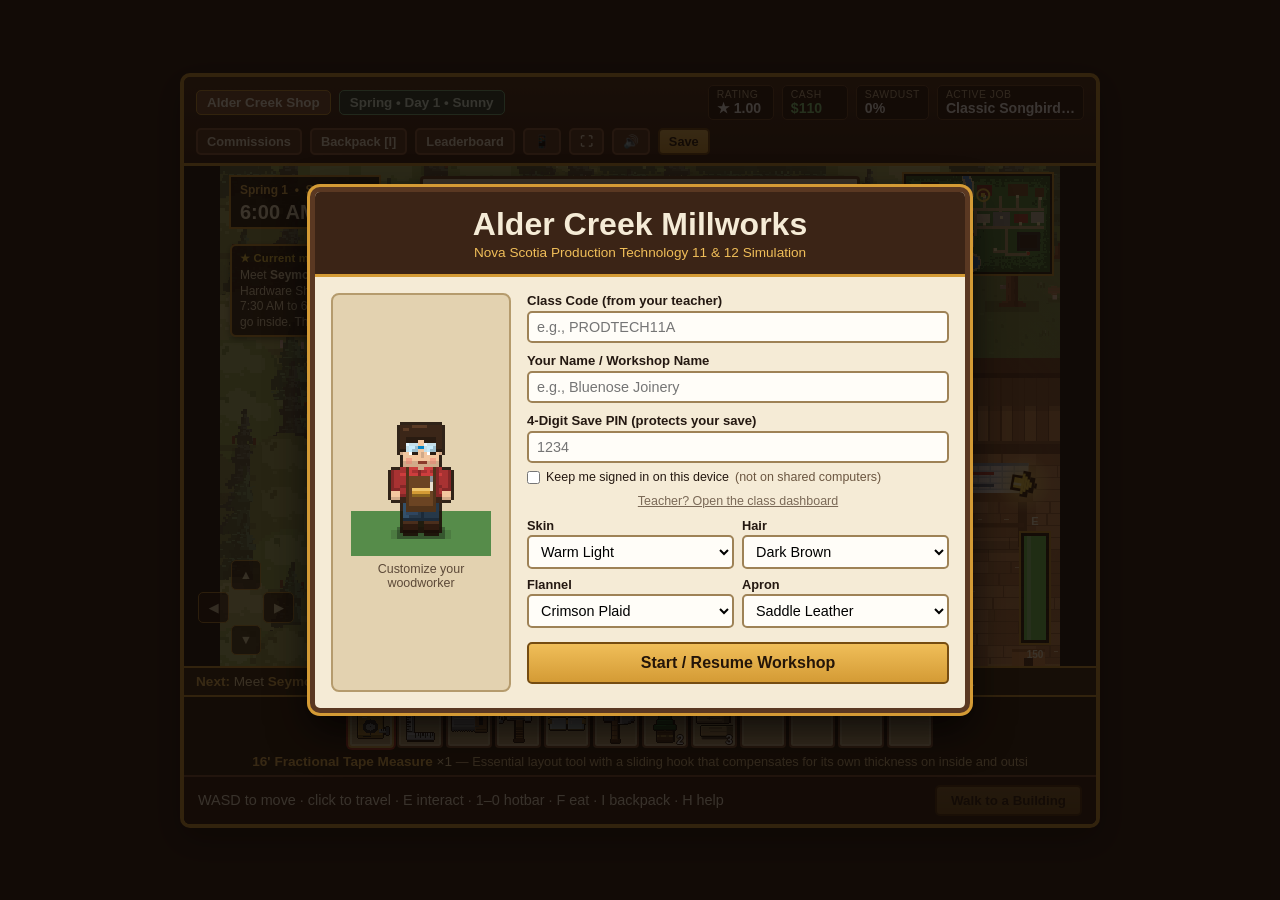
==== commit bcdcdaeb: "Server-side save protection and quick sign-in Security (takes effect once supabase-secure.sql is run" ====
--- a/index.html
+++ b/index.html
@@ -4,7 +4,7 @@
   <meta charset="UTF-8" />
   <meta name="viewport" content="width=device-width, initial-scale=1.0" />
   <title>Alder Creek Millworks — Production Tech 11 & 12</title>
-  <link rel="stylesheet" href="style.css?v=38" />
+  <link rel="stylesheet" href="style.css?v=39" />
 </head>
 <body>
   <div id="app-shell">
@@ -95,6 +95,7 @@
           </div>
 
           <div class="creator-form-col">
+            <div id="recent-logins" class="recent-logins hidden" aria-label="Recent workshops on this device"></div>
             <div class="form-row">
               <label for="input-class-code">Class Code (from your teacher)</label>
               <input type="text" id="input-class-code" placeholder="e.g., PRODTECH11A" maxlength="20" />
@@ -105,7 +106,8 @@
             </div>
             <div class="form-row">
               <label for="input-pin">4-Digit Save PIN (protects your save)</label>
-              <input type="password" id="input-pin" placeholder="1234" maxlength="4" />
+              <input type="password" id="input-pin" placeholder="1234" maxlength="4" inputmode="numeric" autocomplete="off" />
+              <label class="keep-signed-in"><input type="checkbox" id="input-remember" /> Keep me signed in on this device <span class="keep-note">(not on shared computers)</span></label>
             </div>
 
             <p class="hint-text" style="margin:2px 0 8px"><a href="teacher.html" style="color:inherit;opacity:.8">Teacher? Open the class dashboard</a></p>
@@ -161,40 +163,41 @@
   </div>
 
   <!-- Modular Scripts in Dependency Order -->
-  <script src="data-workshop.js?v=38"></script>
-  <script src="data-tools.js?v=38"></script>
-  <script src="data-lumber.js?v=38"></script>
-  <script src="data-projects.js?v=38"></script>
-  <script src="data-questions.js?v=38"></script>
-  <script src="data-safety.js?v=38"></script>
-  <script src="data-repairs.js?v=38"></script>
-  <script src="data-story.js?v=38"></script>
-  <script src="art-sprites.js?v=38"></script>
-  <script src="art-diagrams.js?v=38"></script>
-  <script src="minigames.js?v=38"></script>
-  <script src="drafting.js?v=38"></script>
-  <script src="art-safety.js?v=38"></script>
-  <script src="safety.js?v=38"></script>
-  <script src="measure.js?v=38"></script>
-  <script src="story.js?v=38"></script>
-  <script src="data-npcs.js?v=38"></script>
-  <script src="data-foods.js?v=38"></script>
-  <script src="data-interiors.js?v=38"></script>
-  <script src="data-measure.js?v=38"></script>
-  <script src="audio.js?v=38"></script>
-  <script src="world-map.js?v=38"></script>
-  <script src="art-buildings.js?v=38"></script>
-  <script src="art-icons.js?v=38"></script>
-  <script src="art-critters.js?v=38"></script>
-  <script src="art-world.js?v=38"></script>
-  <script src="art-interiors.js?v=38"></script>
-  <script src="world.js?v=38"></script>
-  <script src="cloud-sync.js?v=38"></script>
-  <script src="ui-reveal.js?v=38"></script>
-  <script src="dock.js?v=38"></script>
-  <script src="guide.js?v=38"></script>
-  <script src="cheat.js?v=38"></script>
-  <script src="calculator.js?v=38"></script>
-  <script src="main.js?v=38"></script>
+  <script src="data-workshop.js?v=39"></script>
+  <script src="data-tools.js?v=39"></script>
+  <script src="data-lumber.js?v=39"></script>
+  <script src="data-projects.js?v=39"></script>
+  <script src="data-questions.js?v=39"></script>
+  <script src="data-safety.js?v=39"></script>
+  <script src="data-repairs.js?v=39"></script>
+  <script src="data-story.js?v=39"></script>
+  <script src="art-sprites.js?v=39"></script>
+  <script src="art-diagrams.js?v=39"></script>
+  <script src="minigames.js?v=39"></script>
+  <script src="drafting.js?v=39"></script>
+  <script src="art-safety.js?v=39"></script>
+  <script src="safety.js?v=39"></script>
+  <script src="measure.js?v=39"></script>
+  <script src="story.js?v=39"></script>
+  <script src="data-npcs.js?v=39"></script>
+  <script src="data-foods.js?v=39"></script>
+  <script src="data-interiors.js?v=39"></script>
+  <script src="data-measure.js?v=39"></script>
+  <script src="audio.js?v=39"></script>
+  <script src="world-map.js?v=39"></script>
+  <script src="art-buildings.js?v=39"></script>
+  <script src="art-icons.js?v=39"></script>
+  <script src="art-critters.js?v=39"></script>
+  <script src="art-world.js?v=39"></script>
+  <script src="art-interiors.js?v=39"></script>
+  <script src="world.js?v=39"></script>
+  <script src="cloud-sync.js?v=39"></script>
+  <script src="login-memory.js?v=39"></script>
+  <script src="ui-reveal.js?v=39"></script>
+  <script src="dock.js?v=39"></script>
+  <script src="guide.js?v=39"></script>
+  <script src="cheat.js?v=39"></script>
+  <script src="calculator.js?v=39"></script>
+  <script src="main.js?v=39"></script>
 </body>
 </html>
--- a/style.css
+++ b/style.css
@@ -536,6 +536,96 @@
   font-size: 0.8rem;
   font-weight: bold;
   gap: 2px;
+}
+
+/* Recent workshops on this device (quick sign-in) */
+.recent-logins {
+  margin-bottom: 12px;
+}
+
+.recent-logins h3 {
+  font-size: 0.85rem;
+  margin: 0 0 6px;
+}
+
+.recent-list {
+  display: flex;
+  flex-direction: column;
+  gap: 6px;
+}
+
+.recent-item {
+  display: flex;
+  align-items: stretch;
+  gap: 4px;
+}
+
+.recent-pick {
+  flex: 1;
+  display: flex;
+  justify-content: space-between;
+  align-items: center;
+  gap: 8px;
+  text-align: left;
+  background: #fffdf8;
+  color: var(--wood-dark);
+  border: 2px solid #9e8256;
+  padding: 7px 10px;
+  min-width: 0;
+}
+
+.recent-pick:hover,
+.recent-pick:focus-visible {
+  border-color: var(--brass);
+  background: #fff6e2;
+}
+
+.recent-pick .rp-name {
+  overflow: hidden;
+  text-overflow: ellipsis;
+  white-space: nowrap;
+}
+
+.recent-pick .rp-meta {
+  font-size: 0.72rem;
+  font-weight: normal;
+  color: #6b5640;
+  white-space: nowrap;
+}
+
+.recent-forget {
+  background: transparent;
+  border: 2px solid transparent;
+  color: #6b5640;
+  padding: 0 8px;
+  font-size: 0.9rem;
+}
+
+.recent-forget:hover {
+  border-color: #9e8256;
+}
+
+.recent-or {
+  font-size: 0.75rem;
+  color: #6b5640;
+  text-align: center;
+  margin: 10px 0 0;
+}
+
+.keep-signed-in {
+  display: flex;
+  flex-wrap: wrap;
+  align-items: center;
+  gap: 6px;
+  font-size: 0.78rem !important;
+  font-weight: normal !important;
+  margin-top: 4px;
+  cursor: pointer;
+}
+
+.keep-note {
+  color: #6b5640;
+  white-space: nowrap;
 }
 
 .status-note {
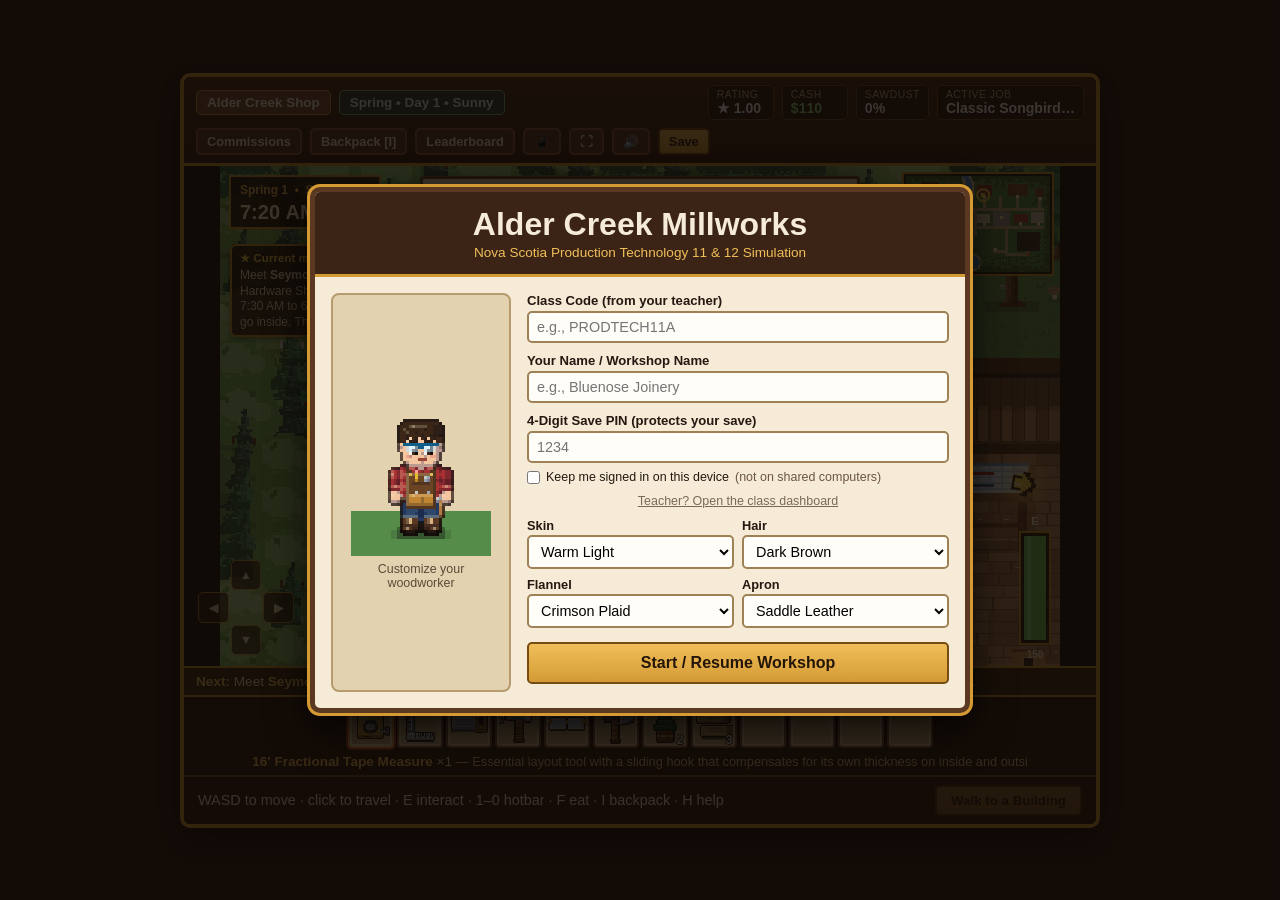
==== commit 9efb3092: "Playtest fixes: first-day flow, gifting trap, assembly highlighting, squirrel doors - Measuring spot" ====
--- a/index.html
+++ b/index.html
@@ -4,7 +4,7 @@
   <meta charset="UTF-8" />
   <meta name="viewport" content="width=device-width, initial-scale=1.0" />
   <title>Alder Creek Millworks — Production Tech 11 & 12</title>
-  <link rel="stylesheet" href="style.css?v=39" />
+  <link rel="stylesheet" href="style.css?v=40" />
 </head>
 <body>
   <div id="app-shell">
@@ -163,41 +163,41 @@
   </div>
 
   <!-- Modular Scripts in Dependency Order -->
-  <script src="data-workshop.js?v=39"></script>
-  <script src="data-tools.js?v=39"></script>
-  <script src="data-lumber.js?v=39"></script>
-  <script src="data-projects.js?v=39"></script>
-  <script src="data-questions.js?v=39"></script>
-  <script src="data-safety.js?v=39"></script>
-  <script src="data-repairs.js?v=39"></script>
-  <script src="data-story.js?v=39"></script>
-  <script src="art-sprites.js?v=39"></script>
-  <script src="art-diagrams.js?v=39"></script>
-  <script src="minigames.js?v=39"></script>
-  <script src="drafting.js?v=39"></script>
-  <script src="art-safety.js?v=39"></script>
-  <script src="safety.js?v=39"></script>
-  <script src="measure.js?v=39"></script>
-  <script src="story.js?v=39"></script>
-  <script src="data-npcs.js?v=39"></script>
-  <script src="data-foods.js?v=39"></script>
-  <script src="data-interiors.js?v=39"></script>
-  <script src="data-measure.js?v=39"></script>
-  <script src="audio.js?v=39"></script>
-  <script src="world-map.js?v=39"></script>
-  <script src="art-buildings.js?v=39"></script>
-  <script src="art-icons.js?v=39"></script>
-  <script src="art-critters.js?v=39"></script>
-  <script src="art-world.js?v=39"></script>
-  <script src="art-interiors.js?v=39"></script>
-  <script src="world.js?v=39"></script>
-  <script src="cloud-sync.js?v=39"></script>
-  <script src="login-memory.js?v=39"></script>
-  <script src="ui-reveal.js?v=39"></script>
-  <script src="dock.js?v=39"></script>
-  <script src="guide.js?v=39"></script>
-  <script src="cheat.js?v=39"></script>
-  <script src="calculator.js?v=39"></script>
-  <script src="main.js?v=39"></script>
+  <script src="data-workshop.js?v=40"></script>
+  <script src="data-tools.js?v=40"></script>
+  <script src="data-lumber.js?v=40"></script>
+  <script src="data-projects.js?v=40"></script>
+  <script src="data-questions.js?v=40"></script>
+  <script src="data-safety.js?v=40"></script>
+  <script src="data-repairs.js?v=40"></script>
+  <script src="data-story.js?v=40"></script>
+  <script src="art-sprites.js?v=40"></script>
+  <script src="art-diagrams.js?v=40"></script>
+  <script src="minigames.js?v=40"></script>
+  <script src="drafting.js?v=40"></script>
+  <script src="art-safety.js?v=40"></script>
+  <script src="safety.js?v=40"></script>
+  <script src="measure.js?v=40"></script>
+  <script src="story.js?v=40"></script>
+  <script src="data-npcs.js?v=40"></script>
+  <script src="data-foods.js?v=40"></script>
+  <script src="data-interiors.js?v=40"></script>
+  <script src="data-measure.js?v=40"></script>
+  <script src="audio.js?v=40"></script>
+  <script src="world-map.js?v=40"></script>
+  <script src="art-buildings.js?v=40"></script>
+  <script src="art-icons.js?v=40"></script>
+  <script src="art-critters.js?v=40"></script>
+  <script src="art-world.js?v=40"></script>
+  <script src="art-interiors.js?v=40"></script>
+  <script src="world.js?v=40"></script>
+  <script src="cloud-sync.js?v=40"></script>
+  <script src="login-memory.js?v=40"></script>
+  <script src="ui-reveal.js?v=40"></script>
+  <script src="dock.js?v=40"></script>
+  <script src="guide.js?v=40"></script>
+  <script src="cheat.js?v=40"></script>
+  <script src="calculator.js?v=40"></script>
+  <script src="main.js?v=40"></script>
 </body>
 </html>
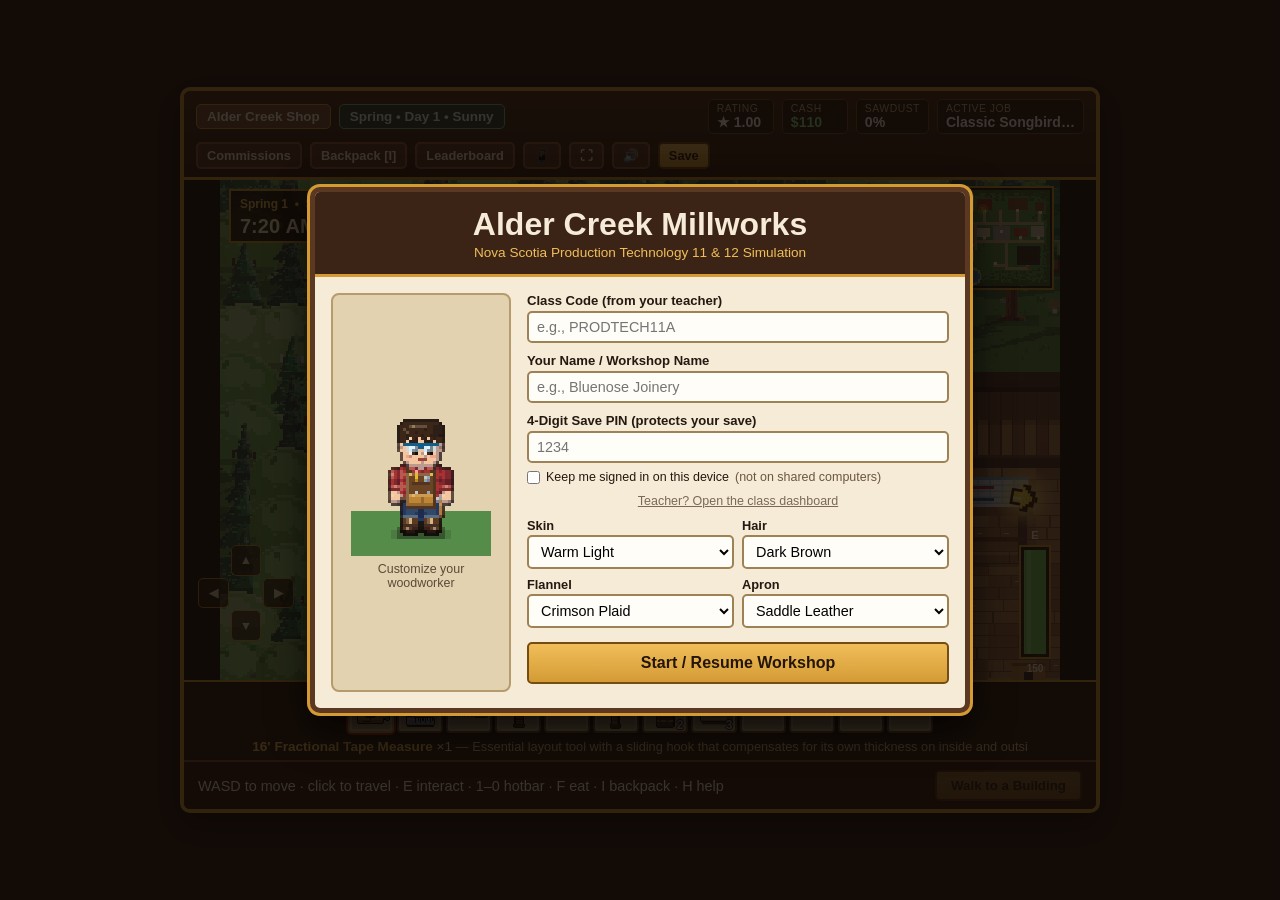
==== commit 0d1f7893: "Add time-of-day and weather atmosphere to the outdoor world New ACM.Atmos module blends between ten " ====
--- a/index.html
+++ b/index.html
@@ -189,6 +189,7 @@
   <script src="art-icons.js?v=40"></script>
   <script src="art-critters.js?v=40"></script>
   <script src="art-world.js?v=40"></script>
+  <script src="art-atmosphere.js?v=40"></script>
   <script src="art-interiors.js?v=40"></script>
   <script src="world.js?v=40"></script>
   <script src="cloud-sync.js?v=40"></script>
--- a/style.css
+++ b/style.css
@@ -819,10 +819,6 @@
 }
 
 /* ---- mission card, bulletin, phone, full screen (round 3a) ---- */
-#mission-card { position: absolute; left: 10px; top: 78px; width: 210px; background: rgba(35, 22, 12, 0.86); border: 2px solid var(--brass); border-radius: 6px; padding: 5px 8px; font-size: 11.5px; line-height: 1.3; color: #f6e7bf; cursor: pointer; z-index: 6; box-shadow: 0 2px 6px rgba(0,0,0,0.4); }
-#mission-card.hidden { display: none; }
-#mission-card .mc-head { display: flex; justify-content: space-between; font-weight: bold; color: #ffd84a; font-size: 0.7rem; letter-spacing: 0.02em; }
-#mission-card .mc-body { margin-top: 3px; max-height: 6.2em; overflow: hidden; }
 #bulletin { position: absolute; left: 50%; top: 10px; transform: translateX(-50%); width: min(440px, 92%); background: #f3e6c4; color: #3a2616; border: 3px solid #6b4a2c; border-radius: 4px; padding: 8px 12px; z-index: 8; box-shadow: 0 6px 18px rgba(0,0,0,0.5); animation: blIn 0.45s ease-out; text-align: left; }
 #bulletin.out { opacity: 0; transition: opacity 0.4s; }
 #bulletin .bl-head { font-weight: bold; display: flex; justify-content: space-between; border-bottom: 1px dashed #6b4a2c; padding-bottom: 3px; margin-bottom: 4px; }
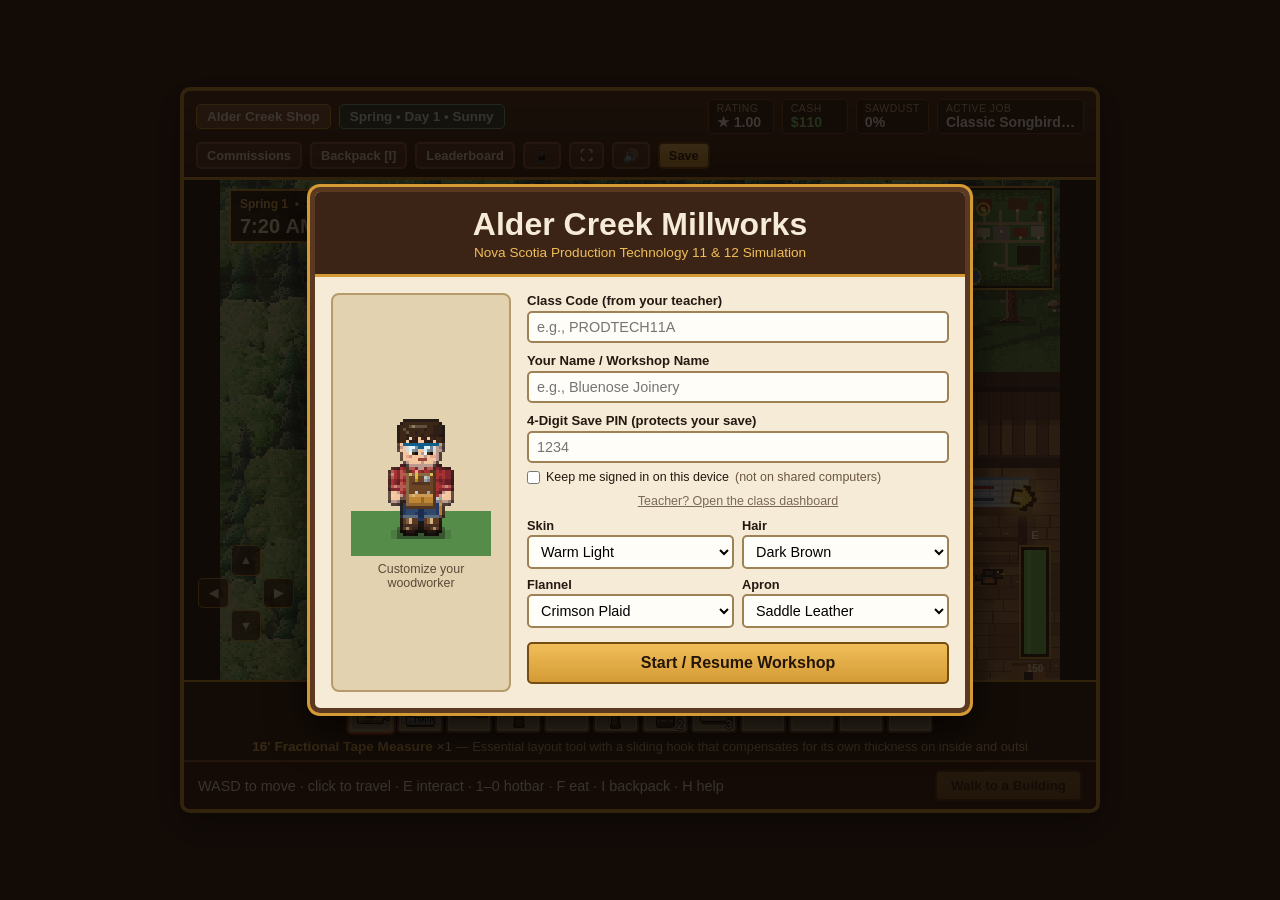
==== commit 0d6b00de: "Redraw props and scenery as cached per-pixel sprites Every prop (fences, iron lamps with glowing pan" ====
--- a/index.html
+++ b/index.html
@@ -4,7 +4,7 @@
   <meta charset="UTF-8" />
   <meta name="viewport" content="width=device-width, initial-scale=1.0" />
   <title>Alder Creek Millworks — Production Tech 11 & 12</title>
-  <link rel="stylesheet" href="style.css?v=40" />
+  <link rel="stylesheet" href="style.css?v=41" />
 </head>
 <body>
   <div id="app-shell">
@@ -163,42 +163,42 @@
   </div>
 
   <!-- Modular Scripts in Dependency Order -->
-  <script src="data-workshop.js?v=40"></script>
-  <script src="data-tools.js?v=40"></script>
-  <script src="data-lumber.js?v=40"></script>
-  <script src="data-projects.js?v=40"></script>
-  <script src="data-questions.js?v=40"></script>
-  <script src="data-safety.js?v=40"></script>
-  <script src="data-repairs.js?v=40"></script>
-  <script src="data-story.js?v=40"></script>
-  <script src="art-sprites.js?v=40"></script>
-  <script src="art-diagrams.js?v=40"></script>
-  <script src="minigames.js?v=40"></script>
-  <script src="drafting.js?v=40"></script>
-  <script src="art-safety.js?v=40"></script>
-  <script src="safety.js?v=40"></script>
-  <script src="measure.js?v=40"></script>
-  <script src="story.js?v=40"></script>
-  <script src="data-npcs.js?v=40"></script>
-  <script src="data-foods.js?v=40"></script>
-  <script src="data-interiors.js?v=40"></script>
-  <script src="data-measure.js?v=40"></script>
-  <script src="audio.js?v=40"></script>
-  <script src="world-map.js?v=40"></script>
-  <script src="art-buildings.js?v=40"></script>
-  <script src="art-icons.js?v=40"></script>
-  <script src="art-critters.js?v=40"></script>
-  <script src="art-world.js?v=40"></script>
-  <script src="art-atmosphere.js?v=40"></script>
-  <script src="art-interiors.js?v=40"></script>
-  <script src="world.js?v=40"></script>
-  <script src="cloud-sync.js?v=40"></script>
-  <script src="login-memory.js?v=40"></script>
-  <script src="ui-reveal.js?v=40"></script>
-  <script src="dock.js?v=40"></script>
-  <script src="guide.js?v=40"></script>
-  <script src="cheat.js?v=40"></script>
-  <script src="calculator.js?v=40"></script>
-  <script src="main.js?v=40"></script>
+  <script src="data-workshop.js?v=41"></script>
+  <script src="data-tools.js?v=41"></script>
+  <script src="data-lumber.js?v=41"></script>
+  <script src="data-projects.js?v=41"></script>
+  <script src="data-questions.js?v=41"></script>
+  <script src="data-safety.js?v=41"></script>
+  <script src="data-repairs.js?v=41"></script>
+  <script src="data-story.js?v=41"></script>
+  <script src="art-sprites.js?v=41"></script>
+  <script src="art-diagrams.js?v=41"></script>
+  <script src="minigames.js?v=41"></script>
+  <script src="drafting.js?v=41"></script>
+  <script src="art-safety.js?v=41"></script>
+  <script src="safety.js?v=41"></script>
+  <script src="measure.js?v=41"></script>
+  <script src="story.js?v=41"></script>
+  <script src="data-npcs.js?v=41"></script>
+  <script src="data-foods.js?v=41"></script>
+  <script src="data-interiors.js?v=41"></script>
+  <script src="data-measure.js?v=41"></script>
+  <script src="audio.js?v=41"></script>
+  <script src="world-map.js?v=41"></script>
+  <script src="art-buildings.js?v=41"></script>
+  <script src="art-icons.js?v=41"></script>
+  <script src="art-critters.js?v=41"></script>
+  <script src="art-world.js?v=41"></script>
+  <script src="art-atmosphere.js?v=41"></script>
+  <script src="art-interiors.js?v=41"></script>
+  <script src="world.js?v=41"></script>
+  <script src="cloud-sync.js?v=41"></script>
+  <script src="login-memory.js?v=41"></script>
+  <script src="ui-reveal.js?v=41"></script>
+  <script src="dock.js?v=41"></script>
+  <script src="guide.js?v=41"></script>
+  <script src="cheat.js?v=41"></script>
+  <script src="calculator.js?v=41"></script>
+  <script src="main.js?v=41"></script>
 </body>
 </html>
